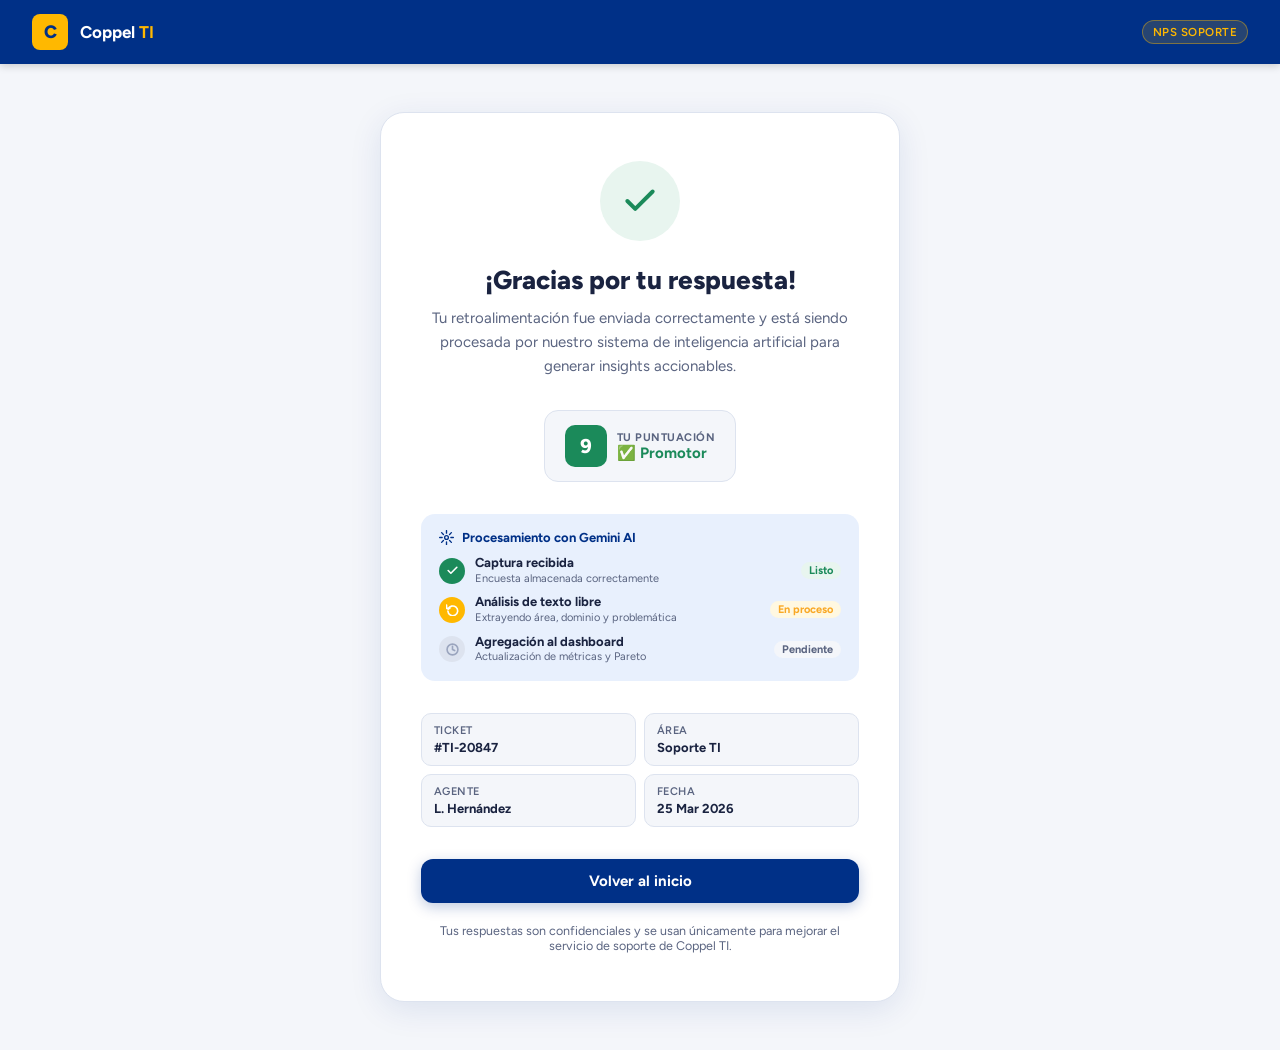
==== Maquetado-FrontEnd/confirmacion.html @ 51cceb9f "Initial project upload. Set up the repository with the current frontend and NPS dataset files to pub" ====
<!DOCTYPE html>
<html lang="es">
<head>
<meta charset="UTF-8">
<meta name="viewport" content="width=device-width, initial-scale=1.0">
<title>Encuesta enviada · Coppel TI</title>
<link href="https://fonts.googleapis.com/css2?family=Figtree:wght@400;500;600;700;800&display=swap" rel="stylesheet">
<style>
  :root {
    --azul:       #003087;
    --azul-medio: #0047BA;
    --azul-claro: #E8F0FD;
    --azul-dark:  #001D5E;
    --amarillo:   #FFB800;
    --gris-bg:    #F4F6FA;
    --gris-borde: #DDE3EF;
    --texto:      #1A2340;
    --subtexto:   #5A6480;
    --blanco:     #FFFFFF;
    --verde:      #1B8A5A;
    --verde-bg:   #E8F5EF;
  }

  * { margin:0; padding:0; box-sizing:border-box; }

  body {
    font-family: 'Figtree', sans-serif;
    background: var(--gris-bg);
    color: var(--texto);
    min-height: 100vh;
    display: flex;
    flex-direction: column;
  }

  .header {
    background: var(--azul);
    padding: 0 2rem;
    height: 64px;
    display: flex;
    align-items: center;
    justify-content: space-between;
    box-shadow: 0 2px 8px rgba(0,0,0,0.18);
    flex-shrink: 0;
  }

  .header-logo { display:flex; align-items:center; gap:12px; }
  .logo-mark {
    width:36px; height:36px; background:var(--amarillo); border-radius:8px;
    display:flex; align-items:center; justify-content:center;
    font-weight:800; font-size:18px; color:var(--azul);
  }
  .logo-text { color:white; font-weight:700; font-size:17px; }
  .logo-text span { color:var(--amarillo); }
  .header-badge {
    background:rgba(255,184,0,0.15); border:1px solid rgba(255,184,0,0.4);
    color:var(--amarillo); font-size:11.5px; font-weight:600;
    padding:4px 10px; border-radius:20px; letter-spacing:0.5px; text-transform:uppercase;
  }

  .main {
    flex: 1;
    display: flex;
    align-items: center;
    justify-content: center;
    padding: 3rem 1.5rem;
  }

  .card {
    background: white;
    border-radius: 24px;
    padding: 3rem 2.5rem;
    max-width: 520px;
    width: 100%;
    border: 1px solid var(--gris-borde);
    box-shadow: 0 8px 32px rgba(0,48,135,0.1);
    text-align: center;
    animation: cardIn 0.5s cubic-bezier(0.22, 1, 0.36, 1) both;
  }

  @keyframes cardIn {
    from { opacity:0; transform:translateY(24px) scale(0.97); }
    to   { opacity:1; transform:translateY(0) scale(1); }
  }

  /* Success icon */
  .icon-wrap {
    width: 80px; height: 80px;
    background: var(--verde-bg);
    border-radius: 50%;
    display: flex; align-items: center; justify-content: center;
    margin: 0 auto 1.5rem;
    animation: iconPop 0.5s cubic-bezier(0.22, 1, 0.36, 1) 0.2s both;
  }

  @keyframes iconPop {
    from { opacity:0; transform:scale(0.5); }
    to   { opacity:1; transform:scale(1); }
  }

  .checkmark {
    stroke-dasharray: 60;
    stroke-dashoffset: 60;
    animation: drawCheck 0.5s ease 0.5s forwards;
  }

  @keyframes drawCheck {
    to { stroke-dashoffset: 0; }
  }

  h1 {
    font-size: 26px;
    font-weight: 800;
    color: var(--texto);
    margin-bottom: 10px;
    line-height: 1.2;
  }

  .sub {
    font-size: 15px;
    color: var(--subtexto);
    line-height: 1.6;
    margin-bottom: 2rem;
  }

  /* Score badge */
  .score-reveal {
    display: inline-flex;
    align-items: center;
    gap: 10px;
    background: var(--gris-bg);
    border: 1px solid var(--gris-borde);
    border-radius: 14px;
    padding: 14px 20px;
    margin-bottom: 2rem;
    animation: fadeUp 0.4s ease 0.6s both;
  }

  @keyframes fadeUp { from{opacity:0;transform:translateY(8px);} to{opacity:1;transform:translateY(0);} }

  .score-num {
    width: 42px; height: 42px;
    background: var(--verde);
    border-radius: 10px;
    display: flex; align-items: center; justify-content: center;
    font-size: 20px; font-weight: 800; color: white;
  }

  .score-info { text-align: left; }
  .score-label { font-size: 11px; font-weight: 700; text-transform: uppercase; letter-spacing: 0.5px; color: var(--subtexto); }
  .score-type  { font-size: 15px; font-weight: 700; color: var(--verde); }

  /* AI processing step */
  .ai-card {
    background: var(--azul-claro);
    border-radius: 14px;
    padding: 16px 18px;
    margin-bottom: 2rem;
    text-align: left;
    animation: fadeUp 0.4s ease 0.8s both;
  }

  .ai-title {
    display: flex; align-items: center; gap: 8px;
    font-size: 13px; font-weight: 700; color: var(--azul);
    margin-bottom: 10px;
  }

  .ai-step {
    display: flex; align-items: center; gap: 10px;
    margin-bottom: 8px;
  }
  .ai-step:last-child { margin-bottom: 0; }

  .step-icon {
    width: 26px; height: 26px;
    border-radius: 50%;
    display: flex; align-items: center; justify-content: center;
    flex-shrink: 0;
    font-size: 11px;
  }

  .step-icon.done  { background: var(--verde); }
  .step-icon.proc  { background: var(--amarillo); animation: spinPulse 1.5s infinite; }
  .step-icon.wait  { background: var(--gris-borde); }

  @keyframes spinPulse { 0%,100%{opacity:1;} 50%{opacity:0.5;} }

  .step-text {
    font-size: 13px; color: var(--texto); line-height: 1.3;
  }
  .step-text strong { font-weight: 700; }
  .step-sub { font-size: 11px; color: var(--subtexto); }

  .step-badge {
    margin-left: auto;
    font-size: 11px; font-weight: 700;
    padding: 2px 8px; border-radius: 20px;
    flex-shrink: 0;
  }
  .step-badge.ok   { background: var(--verde-bg); color: var(--verde); }
  .step-badge.run  { background: #FFF8E1; color: #F9A825; }
  .step-badge.pend { background: var(--gris-bg); color: var(--subtexto); }

  /* Metadata */
  .meta-grid {
    display: grid;
    grid-template-columns: 1fr 1fr;
    gap: 8px;
    margin-bottom: 2rem;
    animation: fadeUp 0.4s ease 1s both;
  }

  .meta-item {
    background: var(--gris-bg);
    border: 1px solid var(--gris-borde);
    border-radius: 10px;
    padding: 10px 12px;
    text-align: left;
  }

  .meta-key { font-size: 11px; font-weight: 600; text-transform: uppercase; letter-spacing: 0.4px; color: var(--subtexto); margin-bottom: 3px; }
  .meta-val { font-size: 13px; font-weight: 700; color: var(--texto); }

  .btn-back {
    background: var(--azul);
    color: white;
    border: none;
    border-radius: 12px;
    padding: 13px 28px;
    font-family: 'Figtree', sans-serif;
    font-size: 15px; font-weight: 700;
    cursor: pointer;
    width: 100%;
    transition: background 0.2s, transform 0.15s;
    box-shadow: 0 4px 14px rgba(0,48,135,0.25);
    animation: fadeUp 0.4s ease 1.1s both;
  }
  .btn-back:hover { background: var(--azul-medio); transform: translateY(-1px); }

  .footer-note {
    text-align: center;
    margin-top: 1.25rem;
    font-size: 12.5px;
    color: var(--subtexto);
    animation: fadeUp 0.4s ease 1.2s both;
  }
</style>
</head>
<body>

<header class="header">
  <div class="header-logo">
    <div class="logo-mark">C</div>
    <span class="logo-text">Coppel <span>TI</span></span>
  </div>
  <div class="header-badge">NPS Soporte</div>
</header>

<main class="main">
  <div class="card">

    <div class="icon-wrap">
      <svg width="38" height="38" viewBox="0 0 24 24" fill="none" stroke="#1B8A5A" stroke-width="2.5" stroke-linecap="round" stroke-linejoin="round">
        <polyline class="checkmark" points="20 6 9 17 4 12"/>
      </svg>
    </div>

    <h1>¡Gracias por tu respuesta!</h1>
    <p class="sub">
      Tu retroalimentación fue enviada correctamente y está siendo procesada por nuestro sistema de inteligencia artificial para generar insights accionables.
    </p>

    <div class="score-reveal">
      <div class="score-num">9</div>
      <div class="score-info">
        <div class="score-label">Tu puntuación</div>
        <div class="score-type">✅ Promotor</div>
      </div>
    </div>

    <!-- AI Processing -->
    <div class="ai-card">
      <div class="ai-title">
        <svg width="15" height="15" viewBox="0 0 24 24" fill="none" stroke="var(--azul)" stroke-width="2.2" stroke-linecap="round" stroke-linejoin="round"><circle cx="12" cy="12" r="3"/><path d="M12 1v4M12 19v4M4.22 4.22l2.83 2.83M16.95 16.95l2.83 2.83M1 12h4M19 12h4M4.22 19.78l2.83-2.83M16.95 7.05l2.83-2.83"/></svg>
        Procesamiento con Gemini AI
      </div>
      <div class="ai-step">
        <div class="step-icon done">
          <svg width="13" height="13" viewBox="0 0 24 24" fill="none" stroke="white" stroke-width="3" stroke-linecap="round" stroke-linejoin="round"><polyline points="20 6 9 17 4 12"/></svg>
        </div>
        <div class="step-text"><strong>Captura recibida</strong><div class="step-sub">Encuesta almacenada correctamente</div></div>
        <span class="step-badge ok">Listo</span>
      </div>
      <div class="ai-step">
        <div class="step-icon proc">
          <svg width="13" height="13" viewBox="0 0 24 24" fill="none" stroke="white" stroke-width="3" stroke-linecap="round" stroke-linejoin="round"><polyline points="1 4 1 10 7 10"/><path d="M3.51 15a9 9 0 1 0 .49-3.5"/></svg>
        </div>
        <div class="step-text"><strong>Análisis de texto libre</strong><div class="step-sub">Extrayendo área, dominio y problemática</div></div>
        <span class="step-badge run">En proceso</span>
      </div>
      <div class="ai-step">
        <div class="step-icon wait">
          <svg width="13" height="13" viewBox="0 0 24 24" fill="none" stroke="#9BA5BE" stroke-width="3" stroke-linecap="round" stroke-linejoin="round"><circle cx="12" cy="12" r="10"/><polyline points="12 6 12 12 16 14"/></svg>
        </div>
        <div class="step-text"><strong>Agregación al dashboard</strong><div class="step-sub">Actualización de métricas y Pareto</div></div>
        <span class="step-badge pend">Pendiente</span>
      </div>
    </div>

    <!-- Metadata -->
    <div class="meta-grid">
      <div class="meta-item">
        <div class="meta-key">Ticket</div>
        <div class="meta-val">#TI-20847</div>
      </div>
      <div class="meta-item">
        <div class="meta-key">Área</div>
        <div class="meta-val">Soporte TI</div>
      </div>
      <div class="meta-item">
        <div class="meta-key">Agente</div>
        <div class="meta-val">L. Hernández</div>
      </div>
      <div class="meta-item">
        <div class="meta-key">Fecha</div>
        <div class="meta-val">25 Mar 2026</div>
      </div>
    </div>

    <button class="btn-back">Volver al inicio</button>

    <p class="footer-note">
      Tus respuestas son confidenciales y se usan únicamente para mejorar el servicio de soporte de Coppel TI.
    </p>

  </div>
</main>

</body>
</html>
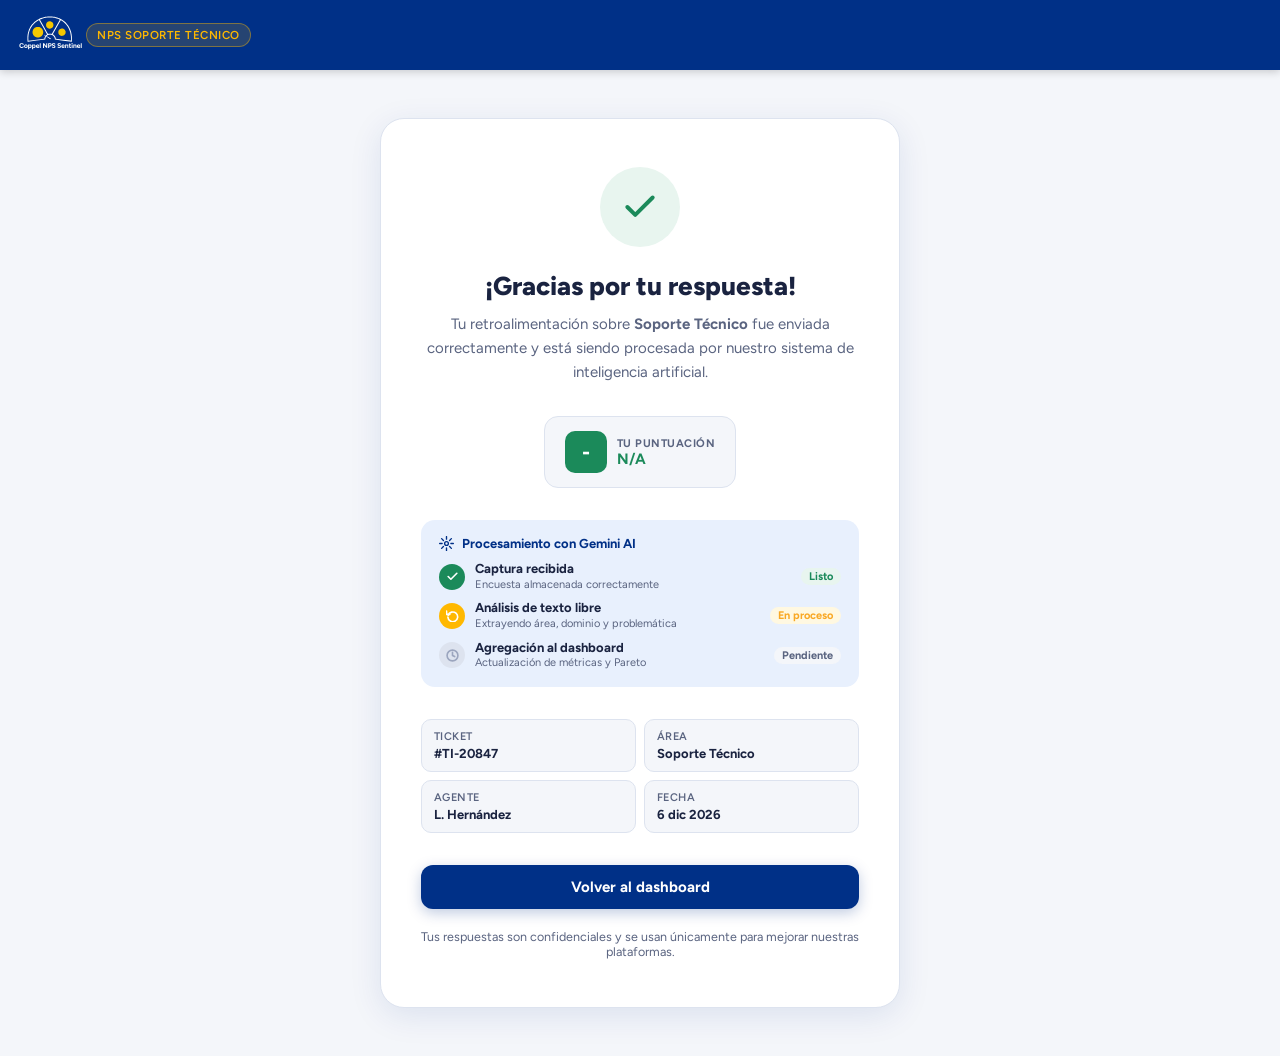
==== commit 6bfca88f: "algo bien 2" ====
--- a/Maquetado-FrontEnd/confirmacion.html
+++ b/Maquetado-FrontEnd/confirmacion.html
@@ -1,340 +1,566 @@
 <!DOCTYPE html>
 <html lang="es">
+
 <head>
-<meta charset="UTF-8">
-<meta name="viewport" content="width=device-width, initial-scale=1.0">
-<title>Encuesta enviada · Coppel TI</title>
-<link href="https://fonts.googleapis.com/css2?family=Figtree:wght@400;500;600;700;800&display=swap" rel="stylesheet">
-<style>
-  :root {
-    --azul:       #003087;
-    --azul-medio: #0047BA;
-    --azul-claro: #E8F0FD;
-    --azul-dark:  #001D5E;
-    --amarillo:   #FFB800;
-    --gris-bg:    #F4F6FA;
-    --gris-borde: #DDE3EF;
-    --texto:      #1A2340;
-    --subtexto:   #5A6480;
-    --blanco:     #FFFFFF;
-    --verde:      #1B8A5A;
-    --verde-bg:   #E8F5EF;
-  }
-
-  * { margin:0; padding:0; box-sizing:border-box; }
-
-  body {
-    font-family: 'Figtree', sans-serif;
-    background: var(--gris-bg);
-    color: var(--texto);
-    min-height: 100vh;
-    display: flex;
-    flex-direction: column;
-  }
-
-  .header {
-    background: var(--azul);
-    padding: 0 2rem;
-    height: 64px;
-    display: flex;
-    align-items: center;
-    justify-content: space-between;
-    box-shadow: 0 2px 8px rgba(0,0,0,0.18);
-    flex-shrink: 0;
-  }
-
-  .header-logo { display:flex; align-items:center; gap:12px; }
-  .logo-mark {
-    width:36px; height:36px; background:var(--amarillo); border-radius:8px;
-    display:flex; align-items:center; justify-content:center;
-    font-weight:800; font-size:18px; color:var(--azul);
-  }
-  .logo-text { color:white; font-weight:700; font-size:17px; }
-  .logo-text span { color:var(--amarillo); }
-  .header-badge {
-    background:rgba(255,184,0,0.15); border:1px solid rgba(255,184,0,0.4);
-    color:var(--amarillo); font-size:11.5px; font-weight:600;
-    padding:4px 10px; border-radius:20px; letter-spacing:0.5px; text-transform:uppercase;
-  }
-
-  .main {
-    flex: 1;
-    display: flex;
-    align-items: center;
-    justify-content: center;
-    padding: 3rem 1.5rem;
-  }
-
-  .card {
-    background: white;
-    border-radius: 24px;
-    padding: 3rem 2.5rem;
-    max-width: 520px;
-    width: 100%;
-    border: 1px solid var(--gris-borde);
-    box-shadow: 0 8px 32px rgba(0,48,135,0.1);
-    text-align: center;
-    animation: cardIn 0.5s cubic-bezier(0.22, 1, 0.36, 1) both;
-  }
-
-  @keyframes cardIn {
-    from { opacity:0; transform:translateY(24px) scale(0.97); }
-    to   { opacity:1; transform:translateY(0) scale(1); }
-  }
-
-  /* Success icon */
-  .icon-wrap {
-    width: 80px; height: 80px;
-    background: var(--verde-bg);
-    border-radius: 50%;
-    display: flex; align-items: center; justify-content: center;
-    margin: 0 auto 1.5rem;
-    animation: iconPop 0.5s cubic-bezier(0.22, 1, 0.36, 1) 0.2s both;
-  }
-
-  @keyframes iconPop {
-    from { opacity:0; transform:scale(0.5); }
-    to   { opacity:1; transform:scale(1); }
-  }
-
-  .checkmark {
-    stroke-dasharray: 60;
-    stroke-dashoffset: 60;
-    animation: drawCheck 0.5s ease 0.5s forwards;
-  }
-
-  @keyframes drawCheck {
-    to { stroke-dashoffset: 0; }
-  }
-
-  h1 {
-    font-size: 26px;
-    font-weight: 800;
-    color: var(--texto);
-    margin-bottom: 10px;
-    line-height: 1.2;
-  }
-
-  .sub {
-    font-size: 15px;
-    color: var(--subtexto);
-    line-height: 1.6;
-    margin-bottom: 2rem;
-  }
-
-  /* Score badge */
-  .score-reveal {
-    display: inline-flex;
-    align-items: center;
-    gap: 10px;
-    background: var(--gris-bg);
-    border: 1px solid var(--gris-borde);
-    border-radius: 14px;
-    padding: 14px 20px;
-    margin-bottom: 2rem;
-    animation: fadeUp 0.4s ease 0.6s both;
-  }
-
-  @keyframes fadeUp { from{opacity:0;transform:translateY(8px);} to{opacity:1;transform:translateY(0);} }
-
-  .score-num {
-    width: 42px; height: 42px;
-    background: var(--verde);
-    border-radius: 10px;
-    display: flex; align-items: center; justify-content: center;
-    font-size: 20px; font-weight: 800; color: white;
-  }
-
-  .score-info { text-align: left; }
-  .score-label { font-size: 11px; font-weight: 700; text-transform: uppercase; letter-spacing: 0.5px; color: var(--subtexto); }
-  .score-type  { font-size: 15px; font-weight: 700; color: var(--verde); }
-
-  /* AI processing step */
-  .ai-card {
-    background: var(--azul-claro);
-    border-radius: 14px;
-    padding: 16px 18px;
-    margin-bottom: 2rem;
-    text-align: left;
-    animation: fadeUp 0.4s ease 0.8s both;
-  }
-
-  .ai-title {
-    display: flex; align-items: center; gap: 8px;
-    font-size: 13px; font-weight: 700; color: var(--azul);
-    margin-bottom: 10px;
-  }
-
-  .ai-step {
-    display: flex; align-items: center; gap: 10px;
-    margin-bottom: 8px;
-  }
-  .ai-step:last-child { margin-bottom: 0; }
-
-  .step-icon {
-    width: 26px; height: 26px;
-    border-radius: 50%;
-    display: flex; align-items: center; justify-content: center;
-    flex-shrink: 0;
-    font-size: 11px;
-  }
-
-  .step-icon.done  { background: var(--verde); }
-  .step-icon.proc  { background: var(--amarillo); animation: spinPulse 1.5s infinite; }
-  .step-icon.wait  { background: var(--gris-borde); }
-
-  @keyframes spinPulse { 0%,100%{opacity:1;} 50%{opacity:0.5;} }
-
-  .step-text {
-    font-size: 13px; color: var(--texto); line-height: 1.3;
-  }
-  .step-text strong { font-weight: 700; }
-  .step-sub { font-size: 11px; color: var(--subtexto); }
-
-  .step-badge {
-    margin-left: auto;
-    font-size: 11px; font-weight: 700;
-    padding: 2px 8px; border-radius: 20px;
-    flex-shrink: 0;
-  }
-  .step-badge.ok   { background: var(--verde-bg); color: var(--verde); }
-  .step-badge.run  { background: #FFF8E1; color: #F9A825; }
-  .step-badge.pend { background: var(--gris-bg); color: var(--subtexto); }
-
-  /* Metadata */
-  .meta-grid {
-    display: grid;
-    grid-template-columns: 1fr 1fr;
-    gap: 8px;
-    margin-bottom: 2rem;
-    animation: fadeUp 0.4s ease 1s both;
-  }
-
-  .meta-item {
-    background: var(--gris-bg);
-    border: 1px solid var(--gris-borde);
-    border-radius: 10px;
-    padding: 10px 12px;
-    text-align: left;
-  }
-
-  .meta-key { font-size: 11px; font-weight: 600; text-transform: uppercase; letter-spacing: 0.4px; color: var(--subtexto); margin-bottom: 3px; }
-  .meta-val { font-size: 13px; font-weight: 700; color: var(--texto); }
-
-  .btn-back {
-    background: var(--azul);
-    color: white;
-    border: none;
-    border-radius: 12px;
-    padding: 13px 28px;
-    font-family: 'Figtree', sans-serif;
-    font-size: 15px; font-weight: 700;
-    cursor: pointer;
-    width: 100%;
-    transition: background 0.2s, transform 0.15s;
-    box-shadow: 0 4px 14px rgba(0,48,135,0.25);
-    animation: fadeUp 0.4s ease 1.1s both;
-  }
-  .btn-back:hover { background: var(--azul-medio); transform: translateY(-1px); }
-
-  .footer-note {
-    text-align: center;
-    margin-top: 1.25rem;
-    font-size: 12.5px;
-    color: var(--subtexto);
-    animation: fadeUp 0.4s ease 1.2s both;
-  }
-</style>
+  <meta charset="UTF-8">
+  <meta name="viewport" content="width=device-width, initial-scale=1.0">
+  <title>Encuesta enviada · Coppel TI</title>
+  <link href="https://fonts.googleapis.com/css2?family=Figtree:wght@400;500;600;700;800&display=swap" rel="stylesheet">
+  <style>
+    :root {
+      --azul: #003087;
+      --azul-medio: #0047BA;
+      --azul-claro: #E8F0FD;
+      --azul-dark: #001D5E;
+      --amarillo: #FFB800;
+      --gris-bg: #F4F6FA;
+      --gris-borde: #DDE3EF;
+      --texto: #1A2340;
+      --subtexto: #5A6480;
+      --blanco: #FFFFFF;
+      --verde: #1B8A5A;
+      --verde-bg: #E8F5EF;
+    }
+
+    * {
+      margin: 0;
+      padding: 0;
+      box-sizing: border-box;
+    }
+
+    body {
+      font-family: 'Figtree', sans-serif;
+      background: var(--gris-bg);
+      color: var(--texto);
+      min-height: 100vh;
+      display: flex;
+      flex-direction: column;
+    }
+
+    .header {
+      background: var(--azul);
+      padding: 0 1rem;
+      height: 70px;
+      display: flex;
+      align-items: center;
+      justify-content: flex-start;
+      box-shadow: 0 2px 8px rgba(0, 0, 0, 0.18);
+      flex-shrink: 0;
+    }
+
+    .header-logo {
+      display: flex;
+      align-items: center;
+      gap: 12px;
+    }
+
+    .logo-mark {
+      width: 36px;
+      height: 36px;
+      background: var(--amarillo);
+      border-radius: 8px;
+      display: flex;
+      align-items: center;
+      justify-content: center;
+      font-weight: 800;
+      font-size: 18px;
+      color: var(--azul);
+    }
+
+    .logo-text {
+      color: white;
+      font-weight: 700;
+      font-size: 17px;
+    }
+
+    .logo-text span {
+      color: var(--amarillo);
+    }
+
+    .header-badge {
+      background: rgba(255, 184, 0, 0.15);
+      border: 1px solid rgba(255, 184, 0, 0.4);
+      color: var(--amarillo);
+      font-size: 11.5px;
+      font-weight: 600;
+      padding: 4px 10px;
+      border-radius: 20px;
+      letter-spacing: 0.5px;
+      text-transform: uppercase;
+    }
+
+    .main {
+      flex: 1;
+      display: flex;
+      align-items: center;
+      justify-content: center;
+      padding: 3rem 1.5rem;
+    }
+
+    .card {
+      background: white;
+      border-radius: 24px;
+      padding: 3rem 2.5rem;
+      max-width: 520px;
+      width: 100%;
+      border: 1px solid var(--gris-borde);
+      box-shadow: 0 8px 32px rgba(0, 48, 135, 0.1);
+      text-align: center;
+      animation: cardIn 0.5s cubic-bezier(0.22, 1, 0.36, 1) both;
+    }
+
+    @keyframes cardIn {
+      from {
+        opacity: 0;
+        transform: translateY(24px) scale(0.97);
+      }
+
+      to {
+        opacity: 1;
+        transform: translateY(0) scale(1);
+      }
+    }
+
+    /* Success icon */
+    .icon-wrap {
+      width: 80px;
+      height: 80px;
+      background: var(--verde-bg);
+      border-radius: 50%;
+      display: flex;
+      align-items: center;
+      justify-content: center;
+      margin: 0 auto 1.5rem;
+      animation: iconPop 0.5s cubic-bezier(0.22, 1, 0.36, 1) 0.2s both;
+    }
+
+    @keyframes iconPop {
+      from {
+        opacity: 0;
+        transform: scale(0.5);
+      }
+
+      to {
+        opacity: 1;
+        transform: scale(1);
+      }
+    }
+
+    .checkmark {
+      stroke-dasharray: 60;
+      stroke-dashoffset: 60;
+      animation: drawCheck 0.5s ease 0.5s forwards;
+    }
+
+    @keyframes drawCheck {
+      to {
+        stroke-dashoffset: 0;
+      }
+    }
+
+    h1 {
+      font-size: 26px;
+      font-weight: 800;
+      color: var(--texto);
+      margin-bottom: 10px;
+      line-height: 1.2;
+    }
+
+    .sub {
+      font-size: 15px;
+      color: var(--subtexto);
+      line-height: 1.6;
+      margin-bottom: 2rem;
+    }
+
+    /* Score badge */
+    .score-reveal {
+      display: inline-flex;
+      align-items: center;
+      gap: 10px;
+      background: var(--gris-bg);
+      border: 1px solid var(--gris-borde);
+      border-radius: 14px;
+      padding: 14px 20px;
+      margin-bottom: 2rem;
+      animation: fadeUp 0.4s ease 0.6s both;
+    }
+
+    @keyframes fadeUp {
+      from {
+        opacity: 0;
+        transform: translateY(8px);
+      }
+
+      to {
+        opacity: 1;
+        transform: translateY(0);
+      }
+    }
+
+    .score-num {
+      width: 42px;
+      height: 42px;
+      background: var(--verde);
+      border-radius: 10px;
+      display: flex;
+      align-items: center;
+      justify-content: center;
+      font-size: 20px;
+      font-weight: 800;
+      color: white;
+    }
+
+    .score-info {
+      text-align: left;
+    }
+
+    .score-label {
+      font-size: 11px;
+      font-weight: 700;
+      text-transform: uppercase;
+      letter-spacing: 0.5px;
+      color: var(--subtexto);
+    }
+
+    .score-type {
+      font-size: 15px;
+      font-weight: 700;
+      color: var(--verde);
+    }
+
+    /* AI processing step */
+    .ai-card {
+      background: var(--azul-claro);
+      border-radius: 14px;
+      padding: 16px 18px;
+      margin-bottom: 2rem;
+      text-align: left;
+      animation: fadeUp 0.4s ease 0.8s both;
+    }
+
+    .ai-title {
+      display: flex;
+      align-items: center;
+      gap: 8px;
+      font-size: 13px;
+      font-weight: 700;
+      color: var(--azul);
+      margin-bottom: 10px;
+    }
+
+    .ai-step {
+      display: flex;
+      align-items: center;
+      gap: 10px;
+      margin-bottom: 8px;
+    }
+
+    .ai-step:last-child {
+      margin-bottom: 0;
+    }
+
+    .step-icon {
+      width: 26px;
+      height: 26px;
+      border-radius: 50%;
+      display: flex;
+      align-items: center;
+      justify-content: center;
+      flex-shrink: 0;
+      font-size: 11px;
+    }
+
+    .step-icon.done {
+      background: var(--verde);
+    }
+
+    .step-icon.proc {
+      background: var(--amarillo);
+      animation: spinPulse 1.5s infinite;
+    }
+
+    .step-icon.wait {
+      background: var(--gris-borde);
+    }
+
+    @keyframes spinPulse {
+
+      0%,
+      100% {
+        opacity: 1;
+      }
+
+      50% {
+        opacity: 0.5;
+      }
+    }
+
+    .step-text {
+      font-size: 13px;
+      color: var(--texto);
+      line-height: 1.3;
+    }
+
+    .step-text strong {
+      font-weight: 700;
+    }
+
+    .step-sub {
+      font-size: 11px;
+      color: var(--subtexto);
+    }
+
+    .step-badge {
+      margin-left: auto;
+      font-size: 11px;
+      font-weight: 700;
+      padding: 2px 8px;
+      border-radius: 20px;
+      flex-shrink: 0;
+    }
+
+    .step-badge.ok {
+      background: var(--verde-bg);
+      color: var(--verde);
+    }
+
+    .step-badge.run {
+      background: #FFF8E1;
+      color: #F9A825;
+    }
+
+    .step-badge.pend {
+      background: var(--gris-bg);
+      color: var(--subtexto);
+    }
+
+    /* Metadata */
+    .meta-grid {
+      display: grid;
+      grid-template-columns: 1fr 1fr;
+      gap: 8px;
+      margin-bottom: 2rem;
+      animation: fadeUp 0.4s ease 1s both;
+    }
+
+    .meta-item {
+      background: var(--gris-bg);
+      border: 1px solid var(--gris-borde);
+      border-radius: 10px;
+      padding: 10px 12px;
+      text-align: left;
+    }
+
+    .meta-key {
+      font-size: 11px;
+      font-weight: 600;
+      text-transform: uppercase;
+      letter-spacing: 0.4px;
+      color: var(--subtexto);
+      margin-bottom: 3px;
+    }
+
+    .meta-val {
+      font-size: 13px;
+      font-weight: 700;
+      color: var(--texto);
+    }
+
+    .btn-back {
+      background: var(--azul);
+      color: white;
+      border: none;
+      border-radius: 12px;
+      padding: 13px 28px;
+      font-family: 'Figtree', sans-serif;
+      font-size: 15px;
+      font-weight: 700;
+      cursor: pointer;
+      width: 100%;
+      transition: background 0.2s, transform 0.15s;
+      box-shadow: 0 4px 14px rgba(0, 48, 135, 0.25);
+      animation: fadeUp 0.4s ease 1.1s both;
+    }
+
+    .btn-back:hover {
+      background: var(--azul-medio);
+      transform: translateY(-1px);
+    }
+
+    .footer-note {
+      text-align: center;
+      margin-top: 1.25rem;
+      font-size: 12.5px;
+      color: var(--subtexto);
+      animation: fadeUp 0.4s ease 1.2s both;
+    }
+  </style>
 </head>
+
 <body>
 
-<header class="header">
-  <div class="header-logo">
-    <div class="logo-mark">C</div>
-    <span class="logo-text">Coppel <span>TI</span></span>
+  <header class="header">
+    <div class="header-logo" style="margin: 0; padding: 0;">
+    <img src="Logo-NPS-Sentinel.svg" alt="NPS Sentinel Logo" style="height: 70px; width: auto; display: block;">
+    </div>
+    <div class="header-badge" id="headerBadge">NPS Carga...</div>
+  </header>
+
+  <main class="main">
+    <div class="card">
+
+      <div class="icon-wrap">
+        <svg width="38" height="38" viewBox="0 0 24 24" fill="none" stroke="#1B8A5A" stroke-width="2.5"
+          stroke-linecap="round" stroke-linejoin="round">
+          <polyline class="checkmark" points="20 6 9 17 4 12" />
+        </svg>
+      </div>
+
+      <h1>¡Gracias por tu respuesta!</h1>
+      <p class="sub">
+        Tu retroalimentación sobre <strong id="areaText">...</strong> fue enviada correctamente y está siendo procesada
+        por nuestro sistema de inteligencia artificial.
+      </p>
+
+      <div class="score-reveal">
+        <div class="score-num" id="scoreNum">-</div>
+        <div class="score-info">
+          <div class="score-label">Tu puntuación</div>
+          <div class="score-type" id="scoreType">...</div>
+        </div>
+      </div>
+
+      <!-- AI Processing -->
+      <div class="ai-card">
+        <div class="ai-title">
+          <svg width="15" height="15" viewBox="0 0 24 24" fill="none" stroke="var(--azul)" stroke-width="2.2"
+            stroke-linecap="round" stroke-linejoin="round">
+            <circle cx="12" cy="12" r="3" />
+            <path
+              d="M12 1v4M12 19v4M4.22 4.22l2.83 2.83M16.95 16.95l2.83 2.83M1 12h4M19 12h4M4.22 19.78l2.83-2.83M16.95 7.05l2.83-2.83" />
+          </svg>
+          Procesamiento con Gemini AI
+        </div>
+        <div class="ai-step">
+          <div class="step-icon done">
+            <svg width="13" height="13" viewBox="0 0 24 24" fill="none" stroke="white" stroke-width="3"
+              stroke-linecap="round" stroke-linejoin="round">
+              <polyline points="20 6 9 17 4 12" />
+            </svg>
+          </div>
+          <div class="step-text"><strong>Captura recibida</strong>
+            <div class="step-sub">Encuesta almacenada correctamente</div>
+          </div>
+          <span class="step-badge ok">Listo</span>
+        </div>
+        <div class="ai-step">
+          <div class="step-icon proc">
+            <svg width="13" height="13" viewBox="0 0 24 24" fill="none" stroke="white" stroke-width="3"
+              stroke-linecap="round" stroke-linejoin="round">
+              <polyline points="1 4 1 10 7 10" />
+              <path d="M3.51 15a9 9 0 1 0 .49-3.5" />
+            </svg>
+          </div>
+          <div class="step-text"><strong>Análisis de texto libre</strong>
+            <div class="step-sub">Extrayendo área, dominio y problemática</div>
+          </div>
+          <span class="step-badge run">En proceso</span>
+        </div>
+        <div class="ai-step">
+          <div class="step-icon wait">
+            <svg width="13" height="13" viewBox="0 0 24 24" fill="none" stroke="#9BA5BE" stroke-width="3"
+              stroke-linecap="round" stroke-linejoin="round">
+              <circle cx="12" cy="12" r="10" />
+              <polyline points="12 6 12 12 16 14" />
+            </svg>
+          </div>
+          <div class="step-text"><strong>Agregación al dashboard</strong>
+            <div class="step-sub">Actualización de métricas y Pareto</div>
+          </div>
+          <span class="step-badge pend">Pendiente</span>
+        </div>
+      </div>
+
+      <!-- Metadata -->
+      <div class="meta-grid">
+        <div class="meta-item">
+          <div class="meta-key">Ticket</div>
+          <div class="meta-val">#TI-20847</div>
+        </div>
+        <div class="meta-item">
+          <div class="meta-key">Área</div>
+          <div class="meta-val" id="areaMeta">...</div>
+        </div>
+        <div class="meta-item">
+          <div class="meta-key">Agente</div>
+          <div class="meta-val">L. Hernández</div>
+        </div>
+        <div class="meta-item">
+          <div class="meta-key">Fecha</div>
+          <div class="meta-val" id="dateMeta">...</div>
+        </div>
+      </div>
+
+      <button class="btn-back" onclick="location.href='dashboard.html'">Volver al dashboard</button>
+
+      <p class="footer-note">
+        Tus respuestas son confidenciales y se usan únicamente para mejorar nuestras plataformas.
+      </p>
+
+    </div>
+  </main>
+
+  <script>
+    const configMap = {
+      "soporte": "Soporte Técnico",
+      "tienda": "Tienda / Retail",
+      "app": "App Coppel"
+    };
+
+    window.addEventListener('DOMContentLoaded', () => {
+      const params = new URLSearchParams(window.location.search);
+      const v = params.get('v') || 'soporte';
+      const nps = params.get('nps') || '-';
+
+      const areaName = configMap[v] || v.charAt(0).toUpperCase() + v.slice(1);
+
+      document.getElementById('headerBadge').textContent = `NPS ${areaName}`;
+      document.getElementById('areaText').textContent = areaName;
+      document.getElementById('areaMeta').textContent = areaName;
+      document.getElementById('scoreNum').textContent = nps;
+
+      const scoreTypeEl = document.getElementById('scoreType');
+      const scoreNumEl = document.getElementById('scoreNum');
+
+      if (nps !== '-') {
+        const val = parseInt(nps);
+        if (val >= 9) {
+          scoreTypeEl.textContent = '✅ Promotor';
+          scoreTypeEl.style.color = 'var(--verde)';
+          scoreNumEl.style.background = 'var(--verde)';
+        } else if (val >= 7) {
+          scoreTypeEl.textContent = '🟡 Neutral';
+          scoreTypeEl.style.color = '#F9A825';
+          scoreNumEl.style.background = '#F9A825';
+        } else {
+          scoreTypeEl.textContent = '🔴 Detractor';
+          scoreTypeEl.style.color = '#D32F2F';
+          scoreNumEl.style.background = '#D32F2F';
+        }
+      } else {
+        scoreTypeEl.textContent = 'N/A';
+      }
+
+      const today = new Date();
+      const options = { day: 'numeric', month: 'short', year: 'numeric' };
+      document.getElementById('dateMeta').textContent = today.toLocaleDateString('es-ES', options);
+    });
+  </script>
+
   </div>
-  <div class="header-badge">NPS Soporte</div>
-</header>
-
-<main class="main">
-  <div class="card">
-
-    <div class="icon-wrap">
-      <svg width="38" height="38" viewBox="0 0 24 24" fill="none" stroke="#1B8A5A" stroke-width="2.5" stroke-linecap="round" stroke-linejoin="round">
-        <polyline class="checkmark" points="20 6 9 17 4 12"/>
-      </svg>
-    </div>
-
-    <h1>¡Gracias por tu respuesta!</h1>
-    <p class="sub">
-      Tu retroalimentación fue enviada correctamente y está siendo procesada por nuestro sistema de inteligencia artificial para generar insights accionables.
-    </p>
-
-    <div class="score-reveal">
-      <div class="score-num">9</div>
-      <div class="score-info">
-        <div class="score-label">Tu puntuación</div>
-        <div class="score-type">✅ Promotor</div>
-      </div>
-    </div>
-
-    <!-- AI Processing -->
-    <div class="ai-card">
-      <div class="ai-title">
-        <svg width="15" height="15" viewBox="0 0 24 24" fill="none" stroke="var(--azul)" stroke-width="2.2" stroke-linecap="round" stroke-linejoin="round"><circle cx="12" cy="12" r="3"/><path d="M12 1v4M12 19v4M4.22 4.22l2.83 2.83M16.95 16.95l2.83 2.83M1 12h4M19 12h4M4.22 19.78l2.83-2.83M16.95 7.05l2.83-2.83"/></svg>
-        Procesamiento con Gemini AI
-      </div>
-      <div class="ai-step">
-        <div class="step-icon done">
-          <svg width="13" height="13" viewBox="0 0 24 24" fill="none" stroke="white" stroke-width="3" stroke-linecap="round" stroke-linejoin="round"><polyline points="20 6 9 17 4 12"/></svg>
-        </div>
-        <div class="step-text"><strong>Captura recibida</strong><div class="step-sub">Encuesta almacenada correctamente</div></div>
-        <span class="step-badge ok">Listo</span>
-      </div>
-      <div class="ai-step">
-        <div class="step-icon proc">
-          <svg width="13" height="13" viewBox="0 0 24 24" fill="none" stroke="white" stroke-width="3" stroke-linecap="round" stroke-linejoin="round"><polyline points="1 4 1 10 7 10"/><path d="M3.51 15a9 9 0 1 0 .49-3.5"/></svg>
-        </div>
-        <div class="step-text"><strong>Análisis de texto libre</strong><div class="step-sub">Extrayendo área, dominio y problemática</div></div>
-        <span class="step-badge run">En proceso</span>
-      </div>
-      <div class="ai-step">
-        <div class="step-icon wait">
-          <svg width="13" height="13" viewBox="0 0 24 24" fill="none" stroke="#9BA5BE" stroke-width="3" stroke-linecap="round" stroke-linejoin="round"><circle cx="12" cy="12" r="10"/><polyline points="12 6 12 12 16 14"/></svg>
-        </div>
-        <div class="step-text"><strong>Agregación al dashboard</strong><div class="step-sub">Actualización de métricas y Pareto</div></div>
-        <span class="step-badge pend">Pendiente</span>
-      </div>
-    </div>
-
-    <!-- Metadata -->
-    <div class="meta-grid">
-      <div class="meta-item">
-        <div class="meta-key">Ticket</div>
-        <div class="meta-val">#TI-20847</div>
-      </div>
-      <div class="meta-item">
-        <div class="meta-key">Área</div>
-        <div class="meta-val">Soporte TI</div>
-      </div>
-      <div class="meta-item">
-        <div class="meta-key">Agente</div>
-        <div class="meta-val">L. Hernández</div>
-      </div>
-      <div class="meta-item">
-        <div class="meta-key">Fecha</div>
-        <div class="meta-val">25 Mar 2026</div>
-      </div>
-    </div>
-
-    <button class="btn-back">Volver al inicio</button>
-
-    <p class="footer-note">
-      Tus respuestas son confidenciales y se usan únicamente para mejorar el servicio de soporte de Coppel TI.
-    </p>
-
-  </div>
-</main>
+  </main>
 
 </body>
-</html>
+
+</html>
